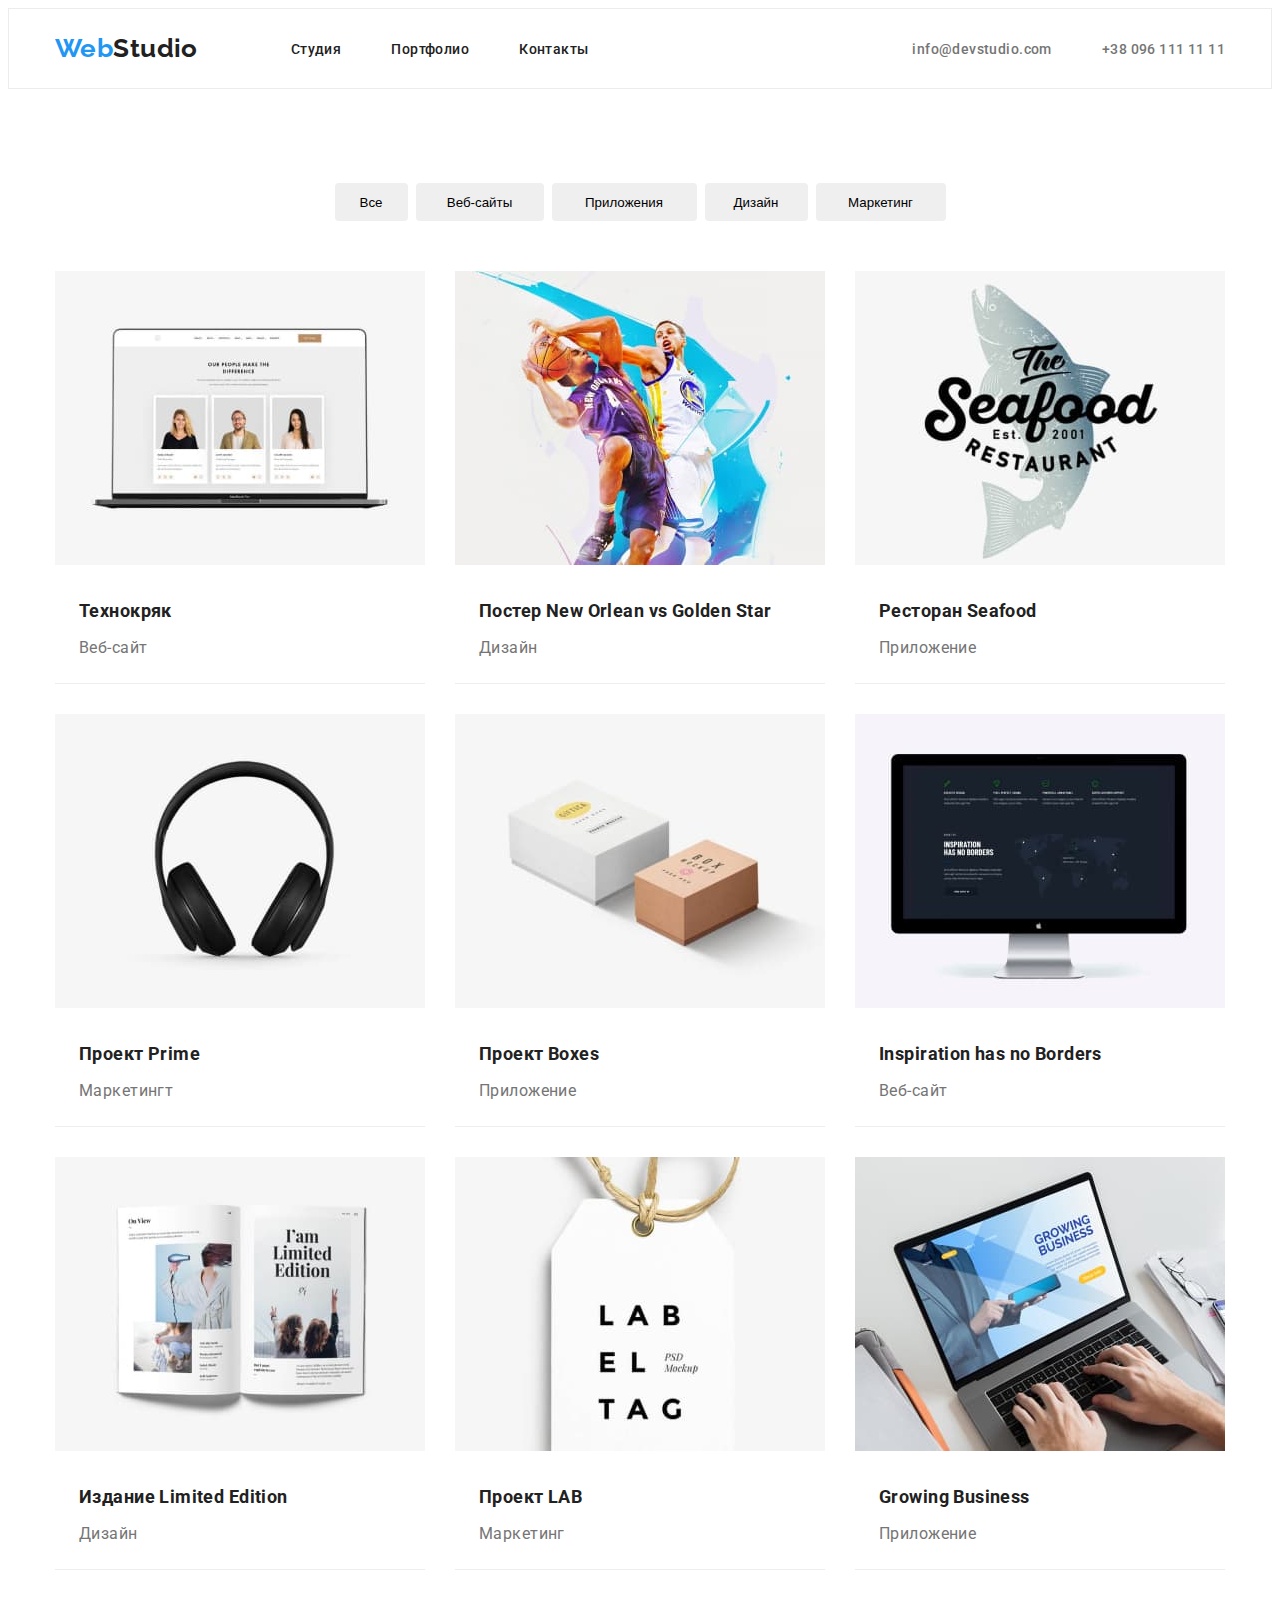
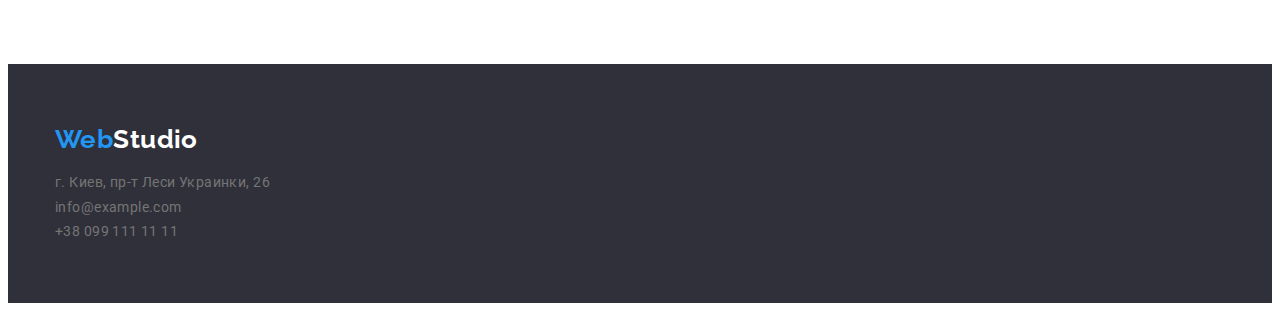
==== portfolio.html @ d32a6643 "social-link" ====
<!DOCTYPE html>
<html lang="ru">

<head>
    <meta charset="UTF-8">
    <meta http-equiv="X-UA-Compatible" content="IE=edge">
    <meta name="viewport" content="width=device-width, initial-scale=1.0">
    <title>portfolio</title>

    <link href="https://fonts.googleapis.com/css2?family=Raleway:wght@400;500;700&family=Roboto:wght@400;500;700&display=swap" rel="stylesheet">
    <link rel="stylesheet" href="https://cdnjs.cloudflare.com/ajax/libs/modern-normalize/1.1.0/modern-normalize.min.css"
        integrity="sha512-wpPYUAdjBVSE4KJnH1VR1HeZfpl1ub8YT/NKx4PuQ5NmX2tKuGu6U/JRp5y+Y8XG2tV+wKQpNHVUX03MfMFn9Q=="
        crossorigin="anonymous" referrerpolicy="no-referrer" />

    <link rel="stylesheet" href="css/style.css">
</head>

<body class="body"><body class="body">
    <!--Container-->

    <!--верхняя линия-->
    <header class="header">
        <div class="container header-container">

            <nav class="header-nav">
                <a href="index.html" class="web-studio-header" target="_blank">Web<span
                        class="heder-web">Studio</span></a>
                <ul class="drei-button">
                    <li class="drei-button-item"><a href="index.html" style="text-decoration: none;"><span
                                class="color-block-a">Студия</span></a></li>
                    <li class="drei-button-item"><a href="portfolio.html" style="text-decoration: none;"><span
                                class="color-block-a">Портфолио</span></a></li>
                    <li class="drei-button-item"><a href="Контакты" style="text-decoration: none;"><span
                                class="color-block-a">Контакты</span></a></li>
                </ul>
            </nav>

            <ul class="zwei-button">
                <li class="zwei-button-item"><a href="https://info@devstudio.com" style="text-decoration: none;"
                        target="_blank" rel=""><span class="color-block">info@devstudio.com</span></a></li>
                <li class="zwei-button-item"><a href="tel:+380961111111" style="text-decoration: none;"><span
                            class="color-block">+38 096 111 11 11</span></a></li>
            </ul>
        </div>

    </header>


    <main class="button-poster">
        <section class="section section-help button">
            <div class="container">
                <!--<h1>Portfolio</h1>-->
                <!--knopka-->

                <ul class="alle-button">
                    <li class="button-all"> <button class="button-a button-alle" type="button">Все</button></li>

                    <li class="button-all"><button class="button-b button-alle" type="button">Веб-сайты</button></li>

                    <li class="button-all"><button class="button-c button-alle" type="button">Приложения</button></li>

                    <li class="button-all"><button class="button-d button-alle" type="button">Дизайн</button></li>

                    <li class="button-all"><button class="button-e button-alle" type="button">Маркетинг</button></li>
                </ul>


                <ul class="poster">
                    <li class="poster-blank">
                        <a href="poster-ale" class="poster-foto technokryak" target="_blank"><img
                                src="img/Technokryak.jpg" alt="Technokryak" width="370" height="294">
                            <div class="poster-container">
                                <h2 class="poster-name">Технокряк</h2>
                                <p class="poster-text">Веб-сайт</p>
                            </div>
                        </a>
                    </li>

                    <li class="poster-blank">
                        <a href="poster-ale" class="poster-foto new-orleanvs" target="_blank"><img
                                src="img/NewOrleanvsGoldenStar.jpg" alt="New Orleanvs Golden Star" width="370"
                                height="294">
                            <div class="poster-container">
                                <h2 class="poster-name">Постер New Orlean vs Golden Star</h2>
                                <p class="poster-text">Дизайн</p>
                            </div>
                        </a>
                    </li>

                    <li class="poster-blank">
                        <a href="poster-ale" class="poster-foto seafood" target="_blank"><img src="img/Seafood.jpg"
                                alt="Seafood" width="370" height="294">
                            <div class="poster-container">
                                <h2 class="poster-name">Ресторан Seafood</h2>
                                <p class="poster-text">Приложение</p>
                            </div>
                        </a>
                    </li>

                    <li class="poster-blank">
                        <a href="prime" class="poster-foto prime" target="_blank"><img src="img/Prime.jpg" alt="Prime"
                                width="370" height="294">
                            <div class="poster-container">
                                <h2 class="poster-name">Проект Prime</h2>
                                <p class="poster-text">Маркетингт</p>
                            </div>
                        </a>
                    </li>

                    <li class="poster-blank">
                        <a href="poster-ale" class="poster-foto boxes" target="_blank"><img src="img/Boxes.jpg"
                                alt="Boxes" width="370" height="294">
                            <div class="poster-container">
                                <h2 class="poster-name">Проект Boxes</h2>
                                <p class="poster-text">Приложение</p>
                            </div>
                        </a>
                    </li>

                    <li class="poster-blank">
                        <a href="poster-ale" class="poster-foto borders" target="_blank"><img src="img/Borders.jpg"
                                alt="Borders" width="370" height="294">
                            <div class="poster-container">
                                <h2 class="poster-name">Inspiration has no Borders</h2>
                                <p class="poster-text">Веб-сайт</p>
                            </div>
                        </a>
                    </li>

                    <li class="poster-blank">
                        <a href="poster-ale" class="poster-foto limited" target="_blank"><img
                                src="img/LimitedEdition.jpg" alt="Limited Edition" width="370" height="294">
                            <div class="poster-container">
                                <h2 class="poster-name">Издание Limited Edition</h2>
                                <p class="poster-text">Дизайн</p>
                            </div>
                        </a>
                    </li>

                    <li class="poster-blank">
                        <a href="poster-ale" class="poster-foto lab" target="_blank"><img src="img/LAB.jpg" alt="LAB"
                                width="370" height="294">
                            <div class="poster-container">
                                <h2 class="poster-name">Проект LAB</h2>
                                <p class="poster-text">Маркетинг</p>
                            </div>
                        </a>
                    </li>

                    <li class="poster-blank">
                        <a href="poster-ale" class="poster-foto business" target="_blank"><img src="img/Business.jpg"
                                alt="Business" width="370" height="294">
                            <div class="poster-container">
                                <h2 class="poster-name">Growing Business</h2>
                                <p class="poster-text">Приложение</p>
                            </div>
                        </a>
                    </li>
                </ul>
            </div>

        </section>

    </main>

    <!--подвал-->
    <footer class="footer">
        <div class="container">

            <a href="index.html" class="web-studio-footer" target="_blank">Web<span
                    class="footer-studio">Studio</span></a>
            <address>
                <ul class="adress">
                    <li><a href="г.-Киев,-пр-т-Леси-Украинки,-26" class="footer-adress footer-a">г. Киев, пр-т Леси
                            Украинки, 26</a></li>
                    <li><a href="httpsinfom" class="footer-httpsinfom footer-a" target="_blank">info@example.com</a>
                    </li>
                    <li><a href="tel+38-099-111-11-11" class="footer-tel footer-a">+38 099 111 11 11</a></li>
                </ul>
            </address>
        </div>
    </footer>

</body>


</html>
---- css/style.css ----
/**основные цвета**/
:root {
  --brand-color-title: #212121;
  --brand-color-text: #757575;
  --brand-color-substrate: #2f303a;
  --brand-color-basic: #2196f3;
  --brand-color-name: #ffffff;
  --brand-color-line: #ececec;
  --brand-color-back: #f5f4fa;
  --brand-color-backgraund: rgba(47, 48, 58, 0.4);
  --brand-color-nummer: rgba(245, 244, 250, 1);
  --brand-color-link: #AFB1B8;


}
/**изменения цвета кнопки**/
.header .color-block:hover,
.header .color-block:focus,
.header .color-block-a:hover,
.header .color-block-a:focus {
  background-color: var(--brand-color-name);
  color: var(--brand-color-basic);
}
.button .button-alle:hover,
.button .button-alle:focus {
  background-color: var(--brand-color-basic);
  color: var(--brand-color-name);
  box-shadow: 0 2px 2px 0 var(--brand-color-text);
}
.adress .footer-a:hover,
.adress .footer-a:focus {
  color: var(--brand-color-name);
}
.poster .poster-blank:hover,
.poster .poster-blank:focus {
  display: flex;
  box-shadow: 0px 4px 4px 0px var(--brand-color-substrate);
}


* {
  box-sizing: border-box;
}
p,
h1,
h2,
h3,
h4,
h5,
h6 {
  margin: 0;
}
ul {
  margin: 0;
  padding: 0;
  list-style: none;
}
button {
  cursor: pointer;
}
body {
  font-family: Roboto;
  color: var(--brand-color-title);
  font-size: 14px;
  line-height: 1.72;
  background-color: var(--brand-color-name);
  letter-spacing: 0.03em;
  }

.section {
  padding-top: 94px;
  padding-bottom: 94px;
}

.section-help {
  padding-bottom: 0px;
}

.container {
  width: 1200px;
  padding-left: 15px;
  padding-right: 15px;
  margin-left: auto;
  margin-right: auto;
}
/**верхняя линия**/
.header {
  border: 1px solid var(--brand-color-line);
}
.header-container {
  margin: 0 auto;
  display: flex;
  align-items: center;
}
.web-studio-header {
  padding-top: 24px;
  padding-bottom: 25px;
  font-family: Raleway;
  font-size: 26px;
  line-height: 1.17;
  color: var(--brand-color-basic);
  font-weight: 700;
  text-decoration: none;
}
.web-studio-footer {
  font-family: Raleway;
  font-size: 26px;
  line-height: 1.17;
  color: var(--brand-color-basic);
  font-weight: 700;
  text-decoration: none;
}

.heder-web {
  color: var(--brand-color-title);
}
.footer-studio {
  color: var(--brand-color-name);
}
.color-block-a {
  color: var(--brand-color-title);
}
.color-block {
  color: var(--brand-color-text);
}

.header-nav {
  display: flex;
  align-items: center;
}
.drei-button {
  display: flex;
  margin-left: 93px;
}

.drei-button-item {
  font-weight: 500;
  line-height: 1.17;
  color: var(--brand-color-title);
  margin-right: 50px;
  padding-top: 10px;
  padding-bottom: 10px;
}

.zwei-button {
  display: flex;
  margin-left: auto;
  align-items: center;
}
.zwei-button-item {
  font-weight: 500;
  line-height: 1.17;
  color: var(--brand-color-text);
}
.zwei-button-item:not(:last-child) {
  margin-right: 50px;
}

/**index**/
/**шапка**/
.hero {
  /**background-color: var(--brand-color-back);**/
  background-image: /**linear-gradient rgba(47, 48, 58, 0.4), (47, 48, 58, 0.4),**/
  url("https://s3-alpha-sig.figma.com/img/1131/4362/dd953143a8a4d9f86ec8d71afc0e8103?Expires=1636329600&Signature=[base64]~dbz6S345eWlnvYDfO-z0D4hyC3bIG-Zzt5~eraSEaJ5JTGBDsLWFLikhWig7hu9oHMw7G0SNpxHgwoYNzEu24V2d3cBzWktVvF30cf3cbw__&Key-Pair-Id=APKAINTVSUGEWH5XD5UA");
  background-repeat: no-repeat;
  background-size: cover;
  background-position: center;
  background-color: var(--brand-color-substrate);
  padding-top: 200px;
  padding-bottom: 200px;
  text-align: center;
}

.effective {
  font-size: 44px;
  line-height: 1.36;
  color: var(--brand-color-name);
  font-weight: 900;
  margin-bottom: 30px;
  /**padding-left: 400px;**/
}
.to-order {
  background-color: var(--brand-color-basic);
  font-size: 16px;
  line-height: 1.82;
  color: var(--brand-color-name);
  font-weight: 700;
  cursor: pointer;
  border-radius: 4px;
  width: 200px;
  height: 50px;
}
/**особенности**/
.peculiaritiese {
  /**padding-left: 215px;**/
  display: flex;
  align-items: stretch;
  padding-top: 0px;
}
.block:not(:last-child) {
  margin-right: 30px;
}
.block-name {
  width: 270px;
  height: 16px;
  font-weight: 700;
  margin-bottom: 10px;
}
.block-text {
  width: 270px;
  height: 75px;
  font-weight: 400;
  color: var(--brand-color-text);
}
/**Чем мы занимаемся**/
.how-a {
  font-size: 36px;
  line-height: 1.17;
  font-weight: 700;
  text-align: center;
  margin-bottom: 50px;
}
.imgbox-a:not(:last-child) {
  padding-right: 30px;
}
.imgbox {
  /**padding: 15px;**/
  display: flex;
  justify-content: space-between;
}
/**Наша команда**/
.ourteam {
  background: var(--brand-color-back);
}
.our {
  font-size: 36px;
  line-height: 1.17;
  color: var(--brand-color-title);
  text-align: center;
  font-weight: 700;
  margin-bottom: 50px;
}
.fotogrupp {
  display: flex;
  justify-content: space-between;
  width: calc(100% - 30px);
}
.foto-a {
  box-shadow: 0 2px 1px 0 var(--brand-color-text);
  border-bottom-right-radius: 2px;
  border-bottom-left-radius: 2px;
}
.foto-a:not(:last-child) {
  margin-right: 30px;
}

.name-img {
  font-size: 16px;
  line-height: 1.2;
  color: var(--brand-color-title);
  font-weight: 500;
}
.name-specialitat {
  font-size: 16px;
  color: var(--brand-color-text);
  font-weight: 400;
  margin-top: 10px;
  margin-bottom: 16px;
}

.name-i-s {
  padding-top: 30px;
  padding-bottom: 30px;
  text-align: center;
}

/**portfolio**/
/**button**/
.button-poster {
  /height: 1360px;**/
  display: block;
  padding-bottom: 94px;
}
.button {
  font-size: 16px;
  line-height: 1.6;
  color: var(--brand-color-title);
  font-weight: 500;
}
.button-all {
  text-align: center;
}
.alle-button {
  display: flex;
  flex-direction: row;
  justify-content: center;
  margin-bottom: 50px;
}
.button-alle {
  border: none;
  cursor: pointer;
  border-radius: 4px;
}
.button-all:not(:last-child) {
  margin-right: 8px;
}

.button-a {
  height: 38px;
  width: 73px;
}
.button-b {
  height: 38px;
  width: 128px;
}
.button-c {
  height: 38px;
  width: 145px;
}
.button-d {
  height: 38px;
  width: 103px;
}
.button-e {
  height: 38px;
  width: 130px;
}
.poster {
  display: flex;
  flex-wrap: wrap;
}
.poster-container {
  padding-top: 20px;
  padding-bottom: 20px;
  padding-left: 24px;
}

.poster-blank {
  display: flex;
  border-bottom: 1px solid rgba(238, 238, 238, 1);
}
.poster-blank:not(:nth-child(3n)) {
  margin-right: 30px;
}
.poster-blank:not(:nth-last-child(-n + 3)) {
  margin-bottom: 30px;
}
.poster-foto {
  text-decoration: none;
}
.poster-name {
  font-size: 18px;
  line-height: 2;
  color: var(--brand-color-title);
  font-weight: 700;
  margin-bottom: 4px;
  /**cursor: pointer;**/
}
.poster-text {
  font-size: 16px;
  line-height: 1.9;
  color: var(--brand-color-text);
  font-weight: 400;
  }

/**подвал**/
.footer {
  background-color: var(--brand-color-substrate);
  font-weight: 400;
  /**width: 1600px;**/
  padding-top: 60px;
  padding-bottom: 60px;
  display: flex;
}
.adress-adress {
  color: var(--brand-color-name);
}
.adress {
  color: var(--brand-color-name);
  display: flex;
  flex-direction: column;
  padding-top: 15px;
}
.adress-item:not(:last-child) {
  margin-bottom: 9px;
}
.footer-a {
  font-style: normal;
  font-weight: 400;
  color: var(--brand-color-text);
  text-decoration: none;
}



/**social**/
.social-link:hover,
.social-link:focus {
  background-color: var(--brand-color-basic);
}
.social-link:hover, .social-icon,
.social-link:focus, .social-icon {
  fill: var(--brand-color-back)
}

.social-list {
  display: flex;
  justify-content: center;
}
.social-item {
  width: 44px;
  height: 44px;
  }
  .social-item:not(last-child) {
    margin-right: 10px;
  }
.social-icon {
  fill: var(--brand-color-substrate);
  }
.social-link {
  width: 100%;
  height: 100%;
  
  border-radius: 50%;
  display: flex;
  align-items: center;
  justify-content: center;
}
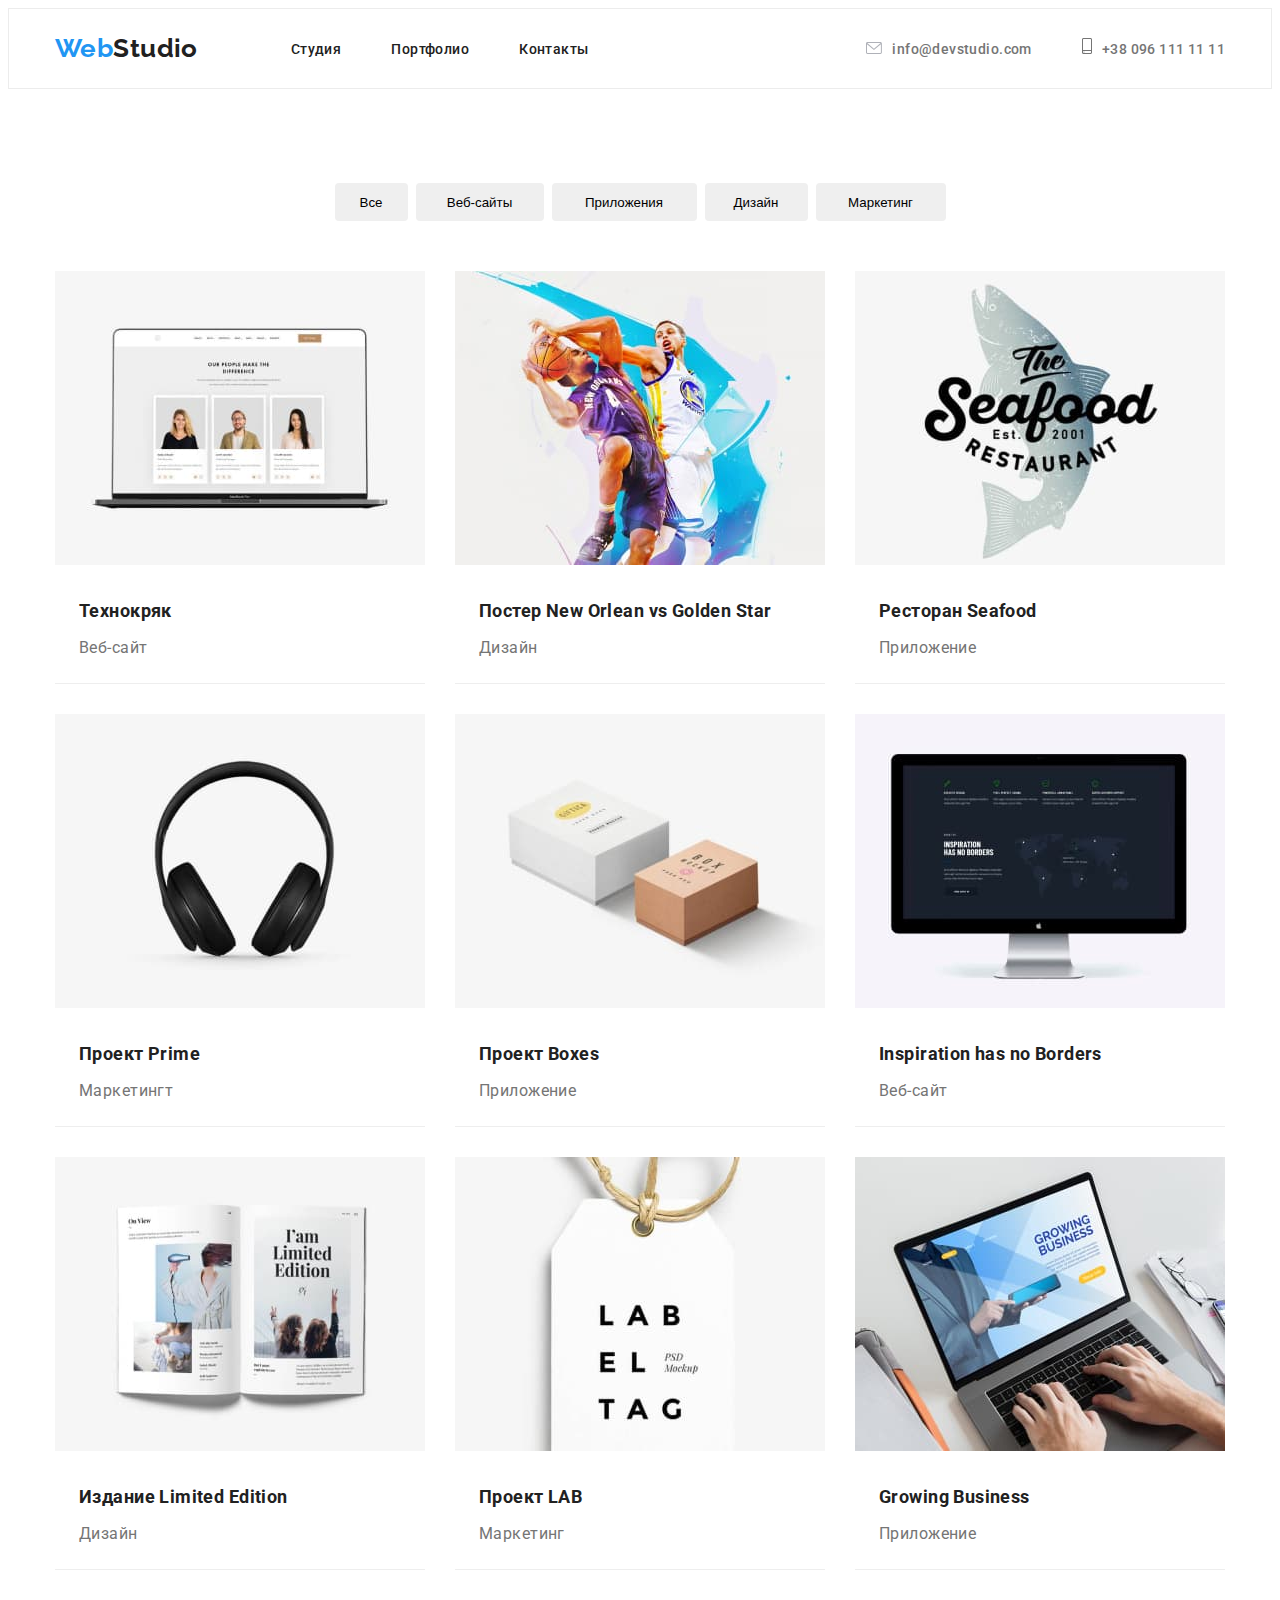
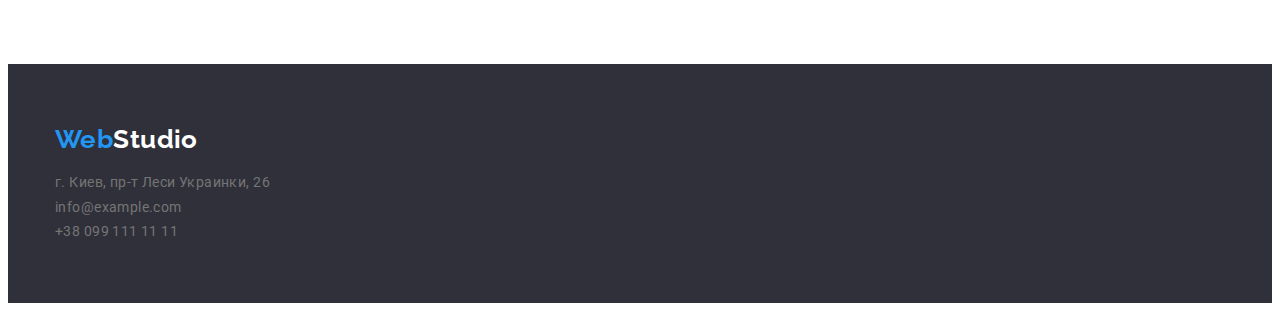
==== commit e463fc94: "qwqw" ====
--- a/portfolio.html
+++ b/portfolio.html
@@ -15,7 +15,7 @@
     <link rel="stylesheet" href="css/style.css">
 </head>
 
-<body class="body"><body class="body">
+<body class="body">
     <!--Container-->
 
     <!--верхняя линия-->
@@ -36,10 +36,32 @@
             </nav>
 
             <ul class="zwei-button">
-                <li class="zwei-button-item"><a href="https://info@devstudio.com" style="text-decoration: none;"
-                        target="_blank" rel=""><span class="color-block">info@devstudio.com</span></a></li>
-                <li class="zwei-button-item"><a href="tel:+380961111111" style="text-decoration: none;"><span
-                            class="color-block">+38 096 111 11 11</span></a></li>
+            
+                <li class="icon-header">
+                    <a href="" class="icon-header-linc">
+                        <svg class="icon-header-item" width="16" height="12">
+                            <use href="./img/icons.svg#icon-envelope-hover"></use>
+                        </svg>
+                    </a>
+                </li>
+            
+                <li class="zwei-button-item">
+                    <a href="https://info@devstudio.com" style="text-decoration: none;" target="_blank" rel=""><span
+                            class="color-block">info@devstudio.com</span></a>
+                </li>
+            
+                <li class="icon-header">
+                    <a href="" class="icon-header-linc">
+                        <svg class="icon-header-item" width="10" height="16">
+                            <use href="./img/icons.svg#icon-smartphone"></use>
+                        </svg>
+                    </a>
+                </li>
+            
+                <li class="zwei-button-item">
+                    <a href="tel:+380961111111" style="text-decoration: none;"><span class="color-block">+38 096 111 11
+                            11</span></a>
+                </li>
             </ul>
         </div>
 
--- a/css/style.css
+++ b/css/style.css
@@ -9,9 +9,7 @@
   --brand-color-back: #f5f4fa;
   --brand-color-backgraund: rgba(47, 48, 58, 0.4);
   --brand-color-nummer: rgba(245, 244, 250, 1);
-  --brand-color-link: #AFB1B8;
-
-
+  --brand-color-link: #afb1b8;
 }
 /**изменения цвета кнопки**/
 .header .color-block:hover,
@@ -36,7 +34,6 @@
   display: flex;
   box-shadow: 0px 4px 4px 0px var(--brand-color-substrate);
 }
-
 
 * {
   box-sizing: border-box;
@@ -65,7 +62,7 @@
   line-height: 1.72;
   background-color: var(--brand-color-name);
   letter-spacing: 0.03em;
-  }
+}
 
 .section {
   padding-top: 94px;
@@ -155,17 +152,33 @@
 .zwei-button-item:not(:last-child) {
   margin-right: 50px;
 }
+.icon-header .icon-header-linc:focus,
+.icon-header .icon-header-linc:hover {
+  background-color: var(--brand-color-name);
+  color: var(--brand-color-basic);
+}
+.icon-header {
+  margin-right: 10px;
+}
+
+.icon-header-linc {
+}
+
+.icon-header-item {
+  fill: var(--brand-color-back);
+}
 
 /**index**/
 /**шапка**/
 .hero {
-  /**background-color: var(--brand-color-back);**/
-  background-image: /**linear-gradient rgba(47, 48, 58, 0.4), (47, 48, 58, 0.4),**/
-  url("https://s3-alpha-sig.figma.com/img/1131/4362/dd953143a8a4d9f86ec8d71afc0e8103?Expires=1636329600&Signature=[base64]~dbz6S345eWlnvYDfO-z0D4hyC3bIG-Zzt5~eraSEaJ5JTGBDsLWFLikhWig7hu9oHMw7G0SNpxHgwoYNzEu24V2d3cBzWktVvF30cf3cbw__&Key-Pair-Id=APKAINTVSUGEWH5XD5UA");
+  background-color: rgba(196, 196, 196, 1);
+  background-image: url("https://s3-alpha-sig.figma.com/img/1131/4362/dd953143a8a4d9f86ec8d71afc0e8103?Expires=1636329600&Signature=[base64]~dbz6S345eWlnvYDfO-z0D4hyC3bIG-Zzt5~eraSEaJ5JTGBDsLWFLikhWig7hu9oHMw7G0SNpxHgwoYNzEu24V2d3cBzWktVvF30cf3cbw__&Key-Pair-Id=APKAINTVSUGEWH5XD5UA");
+  width: 1600px;
+  height: 600px;
   background-repeat: no-repeat;
   background-size: cover;
   background-position: center;
-  background-color: var(--brand-color-substrate);
+  /**background-color: var(--brand-color-substrate);**/
   padding-top: 200px;
   padding-bottom: 200px;
   text-align: center;
@@ -277,7 +290,6 @@
 /**portfolio**/
 /**button**/
 .button-poster {
-  /height: 1360px;**/
   display: block;
   padding-bottom: 94px;
 }
@@ -361,7 +373,7 @@
   line-height: 1.9;
   color: var(--brand-color-text);
   font-weight: 400;
-  }
+}
 
 /**подвал**/
 .footer {
@@ -391,38 +403,125 @@
   text-decoration: none;
 }
 
-
-
 /**social**/
 .social-link:hover,
 .social-link:focus {
   background-color: var(--brand-color-basic);
 }
-.social-link:hover, .social-icon,
-.social-link:focus, .social-icon {
-  fill: var(--brand-color-back)
-}
-
-.social-list {
+.social-link:hover,
+.social-icon,
+.social-link:focus,
+.social-icon {
+  color: var(--brand-color-back);
+}
+
+.manager-social {
   display: flex;
   justify-content: center;
 }
 .social-item {
   width: 44px;
   height: 44px;
-  }
-  .social-item:not(last-child) {
-    margin-right: 10px;
-  }
+}
+.social-item:not(last-child) {
+  margin-right: 10px;
+}
 .social-icon {
   fill: var(--brand-color-substrate);
-  }
+}
 .social-link {
   width: 100%;
   height: 100%;
-  
   border-radius: 50%;
   display: flex;
   align-items: center;
   justify-content: center;
 }
+
+.footer-social-link:hover,
+.footer-social-link:focus {
+  background-color: var(--brand-color-basic);
+}
+.footer-social {
+}
+
+.foter-join {
+  color: var(--brand-color-name);
+}
+.footer-social-list {
+  display: flex;
+  justify-content: center;
+}
+.footer-social-item {
+  background-color: ;
+  width: 44px;
+  height: 44px;
+}
+
+.footer-social-item:not(last-child) {
+  margin-right: 10px;
+}
+.footer-social-icon {
+  fill: var(--brand-color-name);
+}
+.footer-social-link {
+  background-color: var(--brand-color-title);
+  width: 100%;
+  height: 100%;
+  border-radius: 50%;
+  display: flex;
+  align-items: center;
+  justify-content: center;
+}
+
+.regular-customers {
+  font-size: 36px;
+  line-height: 1.17;
+  color: var(--brand-color-title);
+  text-align: center;
+  font-weight: 700;
+  margin-bottom: 50px;
+}
+
+.customers-social {
+  display: flex;
+  justify-content: center;
+}
+
+.customers-item {
+  width: 170px;
+  height: 92px;
+  border: 1px solid var(--brand-color-link);
+  border-radius: 4px;
+}
+.customers-link {
+}
+.customers-item:not(:last-child) {
+  margin-right: 30px;
+}
+.customers-icon {
+  margin-top: 16px;
+}
+.customers-icon:focus,
+.customers-icon:hover {
+  fill: var(--brand-color-basic);
+}
+.section .icon-item {
+  display: flex;
+  justify-content: center;
+}
+.peculiaritiese-item {
+  background-color: var(--brand-color-back);
+  width: 270px;
+  height: 120px;
+}
+.peculiaritiese-item:not(:last-child) {
+  margin-right: 30px;
+}
+.peculiaritiese-link {
+  display: flex;
+  align-items: center;
+  justify-content: center;
+}
+.peculiaritiese-icon {
+}
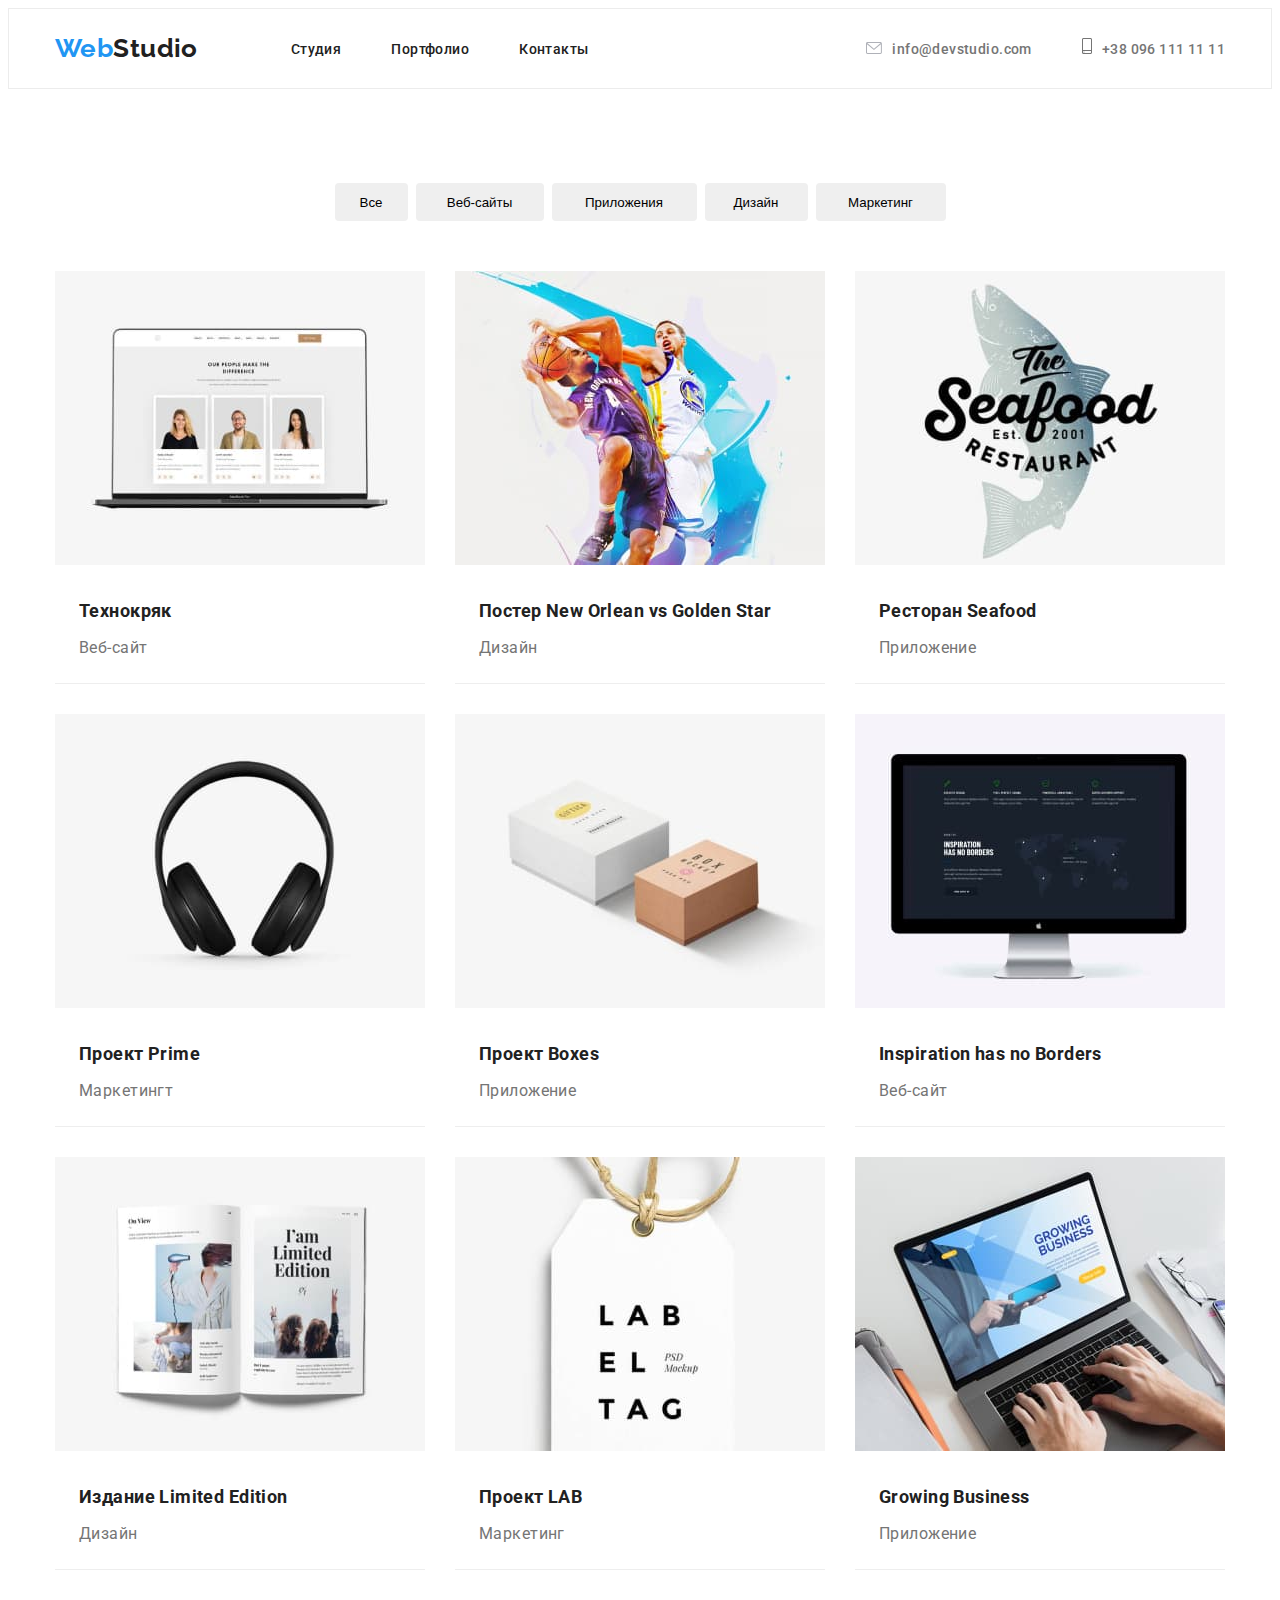
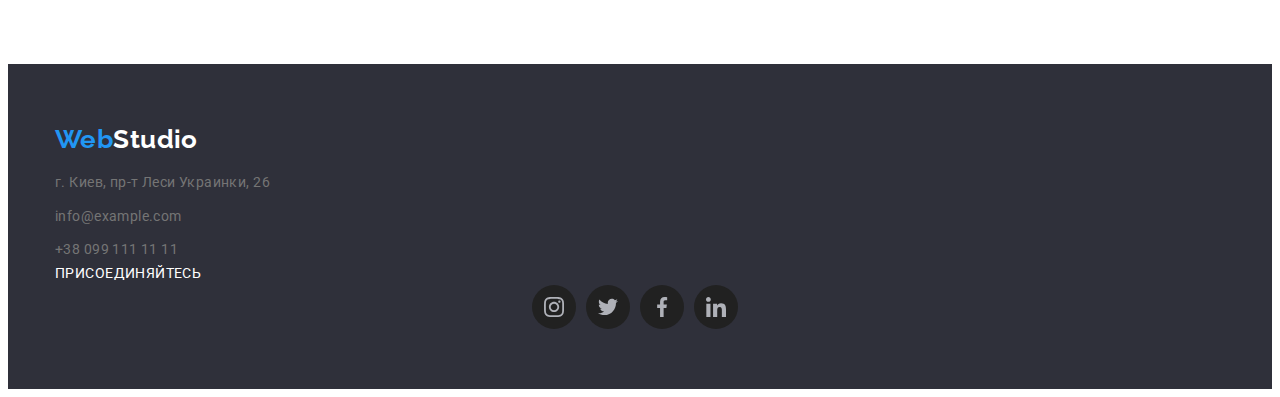
==== commit d2574ee2: "rew" ====
--- a/portfolio.html
+++ b/portfolio.html
@@ -188,19 +188,64 @@
     <!--подвал-->
     <footer class="footer">
         <div class="container">
-
-            <a href="index.html" class="web-studio-footer" target="_blank">Web<span
-                    class="footer-studio">Studio</span></a>
+    
+            <a href="index.html" class="web-studio-footer" target="_blank">Web<span class="footer-studio">Studio</span></a>
             <address>
                 <ul class="adress">
-                    <li><a href="г.-Киев,-пр-т-Леси-Украинки,-26" class="footer-adress footer-a">г. Киев, пр-т Леси
-                            Украинки, 26</a></li>
-                    <li><a href="httpsinfom" class="footer-httpsinfom footer-a" target="_blank">info@example.com</a>
-                    </li>
-                    <li><a href="tel+38-099-111-11-11" class="footer-tel footer-a">+38 099 111 11 11</a></li>
+                    <li class="adress-item"><a href="г.-Киев,-пр-т-Леси-Украинки,-26" class="footer-a">г. Киев, пр-т
+                            Леси Украинки, 26</a></li>
+                    <li class="adress-item"><a href="httpsinfom" class="footer-a" target="_blank">info@example.com</a>
+                    </li>
+                    <li class="adress-item"><a href="tel+38-099-111-11-11" class="footer-a">+38 099 111 11 11</a></li>
                 </ul>
             </address>
+    
+            <div class="footer-social">
+                <a class="foter-join">ПРИСОЕДИНЯЙТЕСЬ</a>
+    
+                <ul class="footer-social footer-list footer-social-list">
+    
+                    <li class="footer-social-item">
+                        <a href="" class="footer-social-link">
+                            <svg class="footer-social-icon" width="20" height="20">
+                                <use href="./img/icons.svg#icon-instagram"></use>
+                            </svg>
+                        </a>
+    
+                    </li>
+                    <li class="footer-social-item">
+                        <a href="" class="footer-social-link">
+                            <svg class="footer-social-icon" width="20" height="20">
+                                <use href="./img/icons.svg#icon-twitter"></use>
+                            </svg>
+                        </a>
+    
+                    </li>
+                    <li class="footer-social-item">
+                        <a href="" class="footer-social-link">
+                            <svg class="footer-social-icon" width="20" height="20">
+                                <use href="./img/icons.svg#icon-facebook"></use>
+                            </svg>
+                        </a>
+    
+                    </li>
+                    <li class="footer-social-item">
+                        <a href="" class="footer-social-link">
+                            <svg class="footer-social-icon" width="20" height="20">
+                                <use href="./img/icons.svg#icon-linkedin"></use>
+                            </svg>
+                        </a>
+    
+                    </li>
+                </ul>
+            </div>
+    
         </div>
+    
+    
+    
+    
+    
     </footer>
 
 </body>
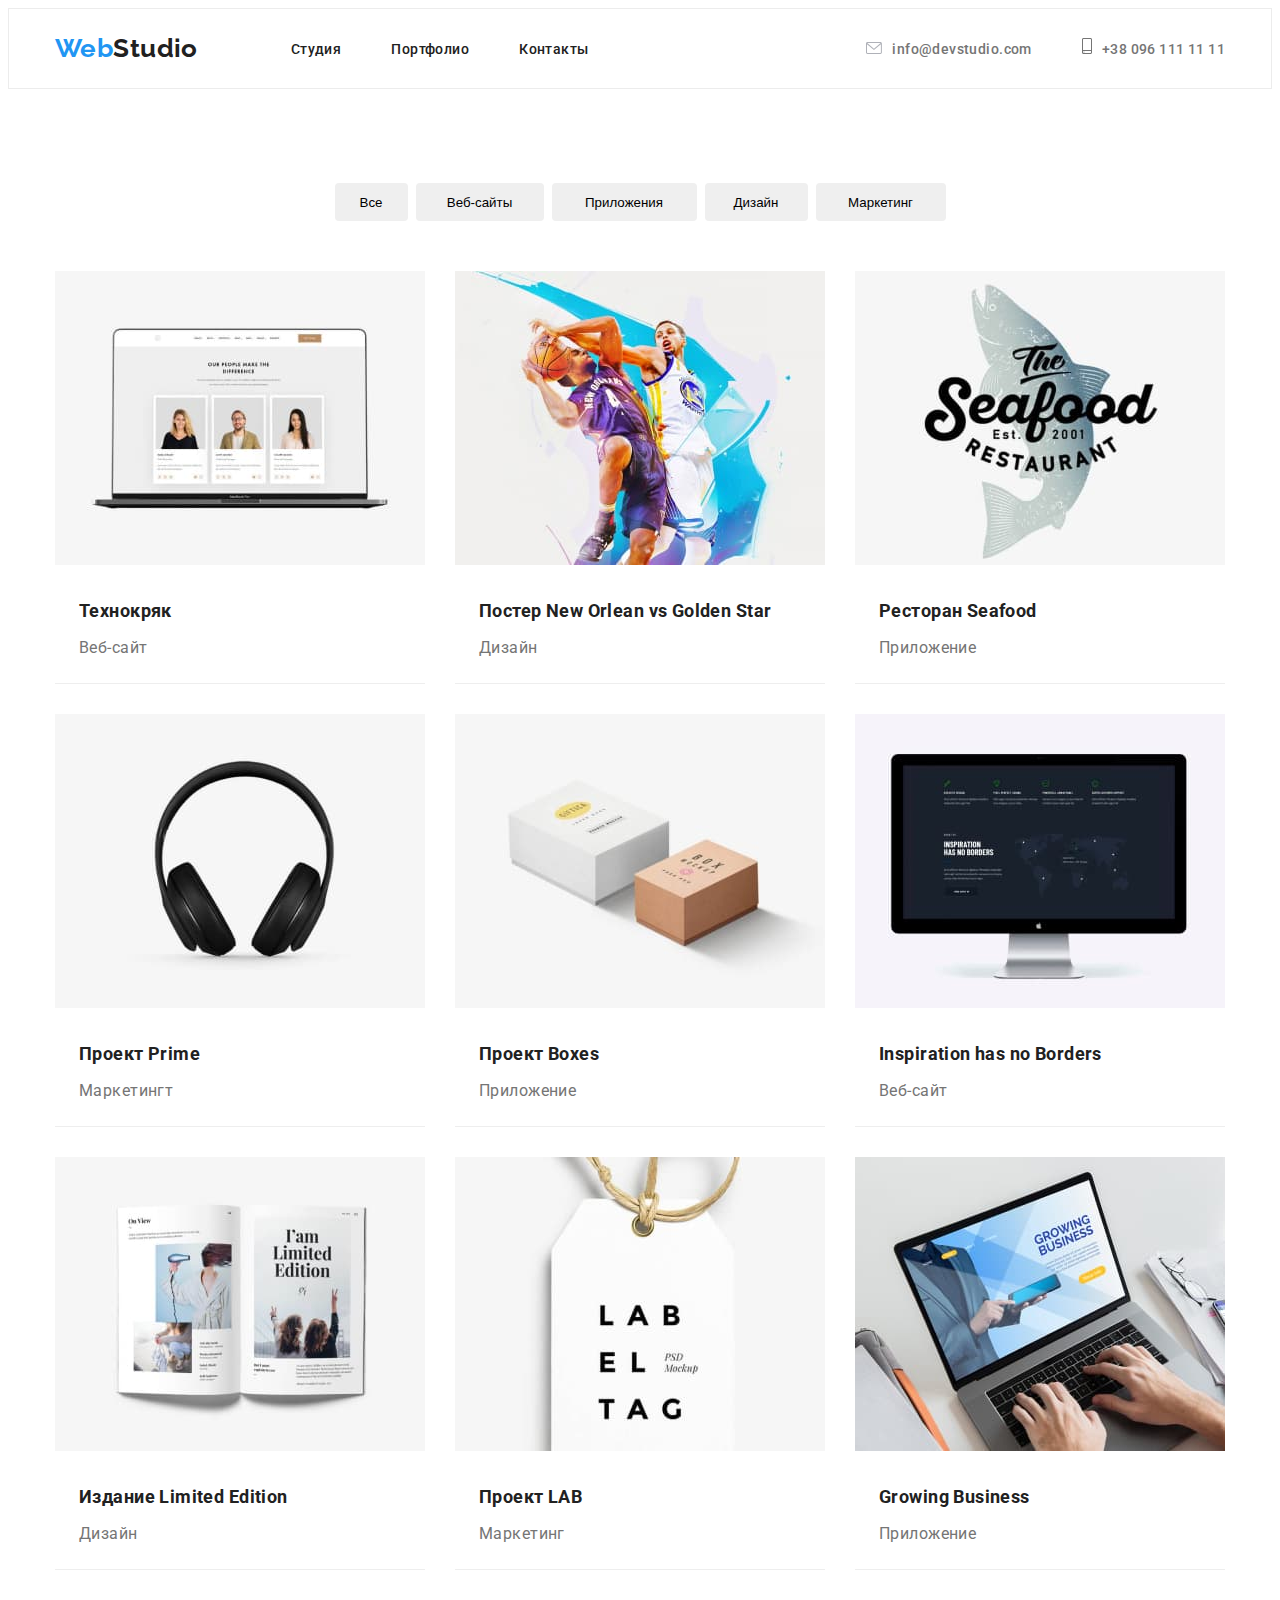
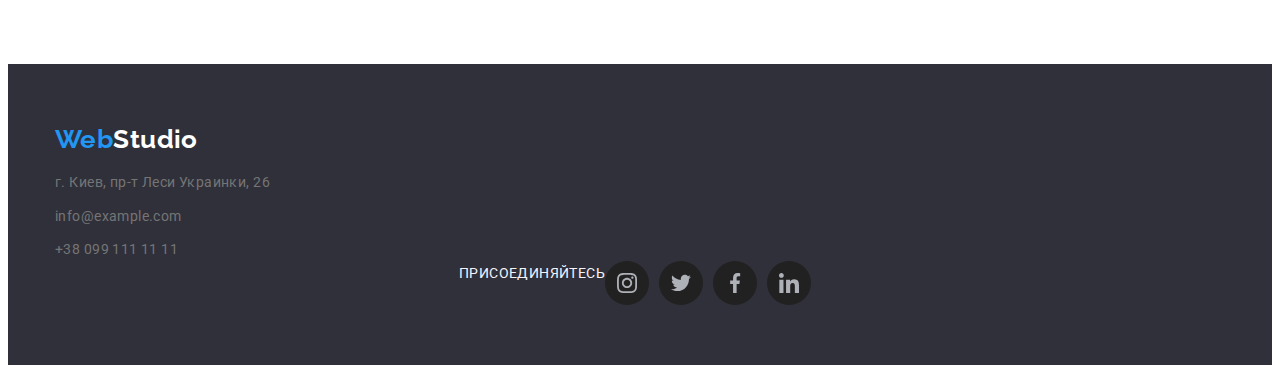
==== commit dc2c4204: "icon por" ====
--- a/portfolio.html
+++ b/portfolio.html
@@ -23,15 +23,11 @@
         <div class="container header-container">
 
             <nav class="header-nav">
-                <a href="index.html" class="web-studio-header" target="_blank">Web<span
-                        class="heder-web">Studio</span></a>
+                <a href="index.html" class="web-studio-header" target="_blank">Web<span class="heder-web">Studio</span></a>
                 <ul class="drei-button">
-                    <li class="drei-button-item"><a href="index.html" style="text-decoration: none;"><span
-                                class="color-block-a">Студия</span></a></li>
-                    <li class="drei-button-item"><a href="portfolio.html" style="text-decoration: none;"><span
-                                class="color-block-a">Портфолио</span></a></li>
-                    <li class="drei-button-item"><a href="Контакты" style="text-decoration: none;"><span
-                                class="color-block-a">Контакты</span></a></li>
+                    <li class="drei-button-item"><a href="index.html" style="text-decoration: none;"><span class="color-block-a">Студия</span></a></li>
+                    <li class="drei-button-item"><a href="portfolio.html" style="text-decoration: none;"><span class="color-block-a">Портфолио</span></a></li>
+                    <li class="drei-button-item"><a href="Контакты" style="text-decoration: none;"><span class="color-block-a">Контакты</span></a></li>
                 </ul>
             </nav>
 
@@ -46,8 +42,8 @@
                 </li>
             
                 <li class="zwei-button-item">
-                    <a href="https://info@devstudio.com" style="text-decoration: none;" target="_blank" rel=""><span
-                            class="color-block">info@devstudio.com</span></a>
+                    <a href="https://info@devstudio.com" style="text-decoration: none;" target="_blank" rel=""><span class="color-block">info@devstudio.com</span>
+                    </a>
                 </li>
             
                 <li class="icon-header">
@@ -59,8 +55,8 @@
                 </li>
             
                 <li class="zwei-button-item">
-                    <a href="tel:+380961111111" style="text-decoration: none;"><span class="color-block">+38 096 111 11
-                            11</span></a>
+                    <a href="tel:+380961111111" style="text-decoration: none;"><span class="color-block">+38 096 111 11 11</span>
+                    </a>
                 </li>
             </ul>
         </div>
@@ -89,8 +85,7 @@
 
                 <ul class="poster">
                     <li class="poster-blank">
-                        <a href="poster-ale" class="poster-foto technokryak" target="_blank"><img
-                                src="img/Technokryak.jpg" alt="Technokryak" width="370" height="294">
+                        <a href="poster-ale" class="poster-foto technokryak" target="_blank"><img src="img/Technokryak.jpg" alt="Technokryak" width="370" height="294">
                             <div class="poster-container">
                                 <h2 class="poster-name">Технокряк</h2>
                                 <p class="poster-text">Веб-сайт</p>
@@ -99,9 +94,7 @@
                     </li>
 
                     <li class="poster-blank">
-                        <a href="poster-ale" class="poster-foto new-orleanvs" target="_blank"><img
-                                src="img/NewOrleanvsGoldenStar.jpg" alt="New Orleanvs Golden Star" width="370"
-                                height="294">
+                        <a href="poster-ale" class="poster-foto new-orleanvs" target="_blank"><img src="img/NewOrleanvsGoldenStar.jpg" alt="New Orleanvs Golden Star" width="370" height="294">
                             <div class="poster-container">
                                 <h2 class="poster-name">Постер New Orlean vs Golden Star</h2>
                                 <p class="poster-text">Дизайн</p>
@@ -110,8 +103,7 @@
                     </li>
 
                     <li class="poster-blank">
-                        <a href="poster-ale" class="poster-foto seafood" target="_blank"><img src="img/Seafood.jpg"
-                                alt="Seafood" width="370" height="294">
+                        <a href="poster-ale" class="poster-foto seafood" target="_blank"><img src="img/Seafood.jpg" alt="Seafood" width="370" height="294">
                             <div class="poster-container">
                                 <h2 class="poster-name">Ресторан Seafood</h2>
                                 <p class="poster-text">Приложение</p>
@@ -120,8 +112,7 @@
                     </li>
 
                     <li class="poster-blank">
-                        <a href="prime" class="poster-foto prime" target="_blank"><img src="img/Prime.jpg" alt="Prime"
-                                width="370" height="294">
+                        <a href="prime" class="poster-foto prime" target="_blank"><img src="img/Prime.jpg" alt="Prime" width="370" height="294">
                             <div class="poster-container">
                                 <h2 class="poster-name">Проект Prime</h2>
                                 <p class="poster-text">Маркетингт</p>
@@ -130,8 +121,7 @@
                     </li>
 
                     <li class="poster-blank">
-                        <a href="poster-ale" class="poster-foto boxes" target="_blank"><img src="img/Boxes.jpg"
-                                alt="Boxes" width="370" height="294">
+                        <a href="poster-ale" class="poster-foto boxes" target="_blank"><img src="img/Boxes.jpg" alt="Boxes" width="370" height="294">
                             <div class="poster-container">
                                 <h2 class="poster-name">Проект Boxes</h2>
                                 <p class="poster-text">Приложение</p>
@@ -140,8 +130,7 @@
                     </li>
 
                     <li class="poster-blank">
-                        <a href="poster-ale" class="poster-foto borders" target="_blank"><img src="img/Borders.jpg"
-                                alt="Borders" width="370" height="294">
+                        <a href="poster-ale" class="poster-foto borders" target="_blank"><img src="img/Borders.jpg" alt="Borders" width="370" height="294">
                             <div class="poster-container">
                                 <h2 class="poster-name">Inspiration has no Borders</h2>
                                 <p class="poster-text">Веб-сайт</p>
@@ -150,8 +139,7 @@
                     </li>
 
                     <li class="poster-blank">
-                        <a href="poster-ale" class="poster-foto limited" target="_blank"><img
-                                src="img/LimitedEdition.jpg" alt="Limited Edition" width="370" height="294">
+                        <a href="poster-ale" class="poster-foto limited" target="_blank"><img src="img/LimitedEdition.jpg" alt="Limited Edition" width="370" height="294">
                             <div class="poster-container">
                                 <h2 class="poster-name">Издание Limited Edition</h2>
                                 <p class="poster-text">Дизайн</p>
@@ -160,8 +148,7 @@
                     </li>
 
                     <li class="poster-blank">
-                        <a href="poster-ale" class="poster-foto lab" target="_blank"><img src="img/LAB.jpg" alt="LAB"
-                                width="370" height="294">
+                        <a href="poster-ale" class="poster-foto lab" target="_blank"><img src="img/LAB.jpg" alt="LAB" width="370" height="294">
                             <div class="poster-container">
                                 <h2 class="poster-name">Проект LAB</h2>
                                 <p class="poster-text">Маркетинг</p>
@@ -170,8 +157,7 @@
                     </li>
 
                     <li class="poster-blank">
-                        <a href="poster-ale" class="poster-foto business" target="_blank"><img src="img/Business.jpg"
-                                alt="Business" width="370" height="294">
+                        <a href="poster-ale" class="poster-foto business" target="_blank"><img src="img/Business.jpg" alt="Business" width="370" height="294">
                             <div class="poster-container">
                                 <h2 class="poster-name">Growing Business</h2>
                                 <p class="poster-text">Приложение</p>
@@ -201,36 +187,35 @@
             </address>
     
             <div class="footer-social">
-                <a class="foter-join">ПРИСОЕДИНЯЙТЕСЬ</a>
-    
-                <ul class="footer-social footer-list footer-social-list">
-    
-                    <li class="footer-social-item">
-                        <a href="" class="footer-social-link">
+                   
+                <ul class="list footer-social-list">
+                    <li class=""><a class="foter-join">ПРИСОЕДИНЯЙТЕСЬ</a></li>
+                    <li class="social-item footer-social-item">
+                        <a href="" class="social-link footer-social-link">
                             <svg class="footer-social-icon" width="20" height="20">
                                 <use href="./img/icons.svg#icon-instagram"></use>
                             </svg>
                         </a>
     
                     </li>
-                    <li class="footer-social-item">
-                        <a href="" class="footer-social-link">
+                    <li class="social-item footer-social-item">
+                        <a href="" class="social-link footer-social-link">
                             <svg class="footer-social-icon" width="20" height="20">
                                 <use href="./img/icons.svg#icon-twitter"></use>
                             </svg>
                         </a>
     
                     </li>
-                    <li class="footer-social-item">
-                        <a href="" class="footer-social-link">
+                    <li class="social-item footer-social-item">
+                        <a href="" class="social-link footer-social-link">
                             <svg class="footer-social-icon" width="20" height="20">
                                 <use href="./img/icons.svg#icon-facebook"></use>
                             </svg>
                         </a>
     
                     </li>
-                    <li class="footer-social-item">
-                        <a href="" class="footer-social-link">
+                    <li class="social-item footer-social-item">
+                        <a href="" class="social-link footer-social-link">
                             <svg class="footer-social-icon" width="20" height="20">
                                 <use href="./img/icons.svg#icon-linkedin"></use>
                             </svg>
--- a/css/style.css
+++ b/css/style.css
@@ -155,7 +155,7 @@
 .icon-header .icon-header-linc:focus,
 .icon-header .icon-header-linc:hover {
   background-color: var(--brand-color-name);
-  color: var(--brand-color-basic);
+  fill: var(--brand-color-basic);
 }
 .icon-header {
   margin-right: 10px;
@@ -171,7 +171,7 @@
 /**index**/
 /**шапка**/
 .hero {
-  background-color: rgba(196, 196, 196, 1);
+  background-color: rgba#C4C4C4;
   background-image: url("https://s3-alpha-sig.figma.com/img/1131/4362/dd953143a8a4d9f86ec8d71afc0e8103?Expires=1636329600&Signature=[base64]~dbz6S345eWlnvYDfO-z0D4hyC3bIG-Zzt5~eraSEaJ5JTGBDsLWFLikhWig7hu9oHMw7G0SNpxHgwoYNzEu24V2d3cBzWktVvF30cf3cbw__&Key-Pair-Id=APKAINTVSUGEWH5XD5UA");
   width: 1600px;
   height: 600px;
@@ -408,17 +408,16 @@
 .social-link:focus {
   background-color: var(--brand-color-basic);
 }
-.social-link:hover,
-.social-icon,
-.social-link:focus,
-.social-icon {
-  color: var(--brand-color-back);
-}
-
-.manager-social {
+.social-icon:hover,
+.social-icon:focus {
+  fill: var(--brand-color-back);
+}
+
+.list {
   display: flex;
   justify-content: center;
 }
+
 .social-item {
   width: 44px;
   height: 44px;
@@ -438,42 +437,39 @@
   justify-content: center;
 }
 
-.footer-social-link:hover,
-.footer-social-link:focus {
+/**foter social**/
+.container .footer-social-link:hover,
+.container .footer-social-link:focus {
   background-color: var(--brand-color-basic);
 }
 .footer-social {
 }
 
-.foter-join {
-  color: var(--brand-color-name);
-}
-.footer-social-list {
-  display: flex;
-  justify-content: center;
-}
-.footer-social-item {
-  background-color: ;
-  width: 44px;
-  height: 44px;
-}
-
-.footer-social-item:not(last-child) {
-  margin-right: 10px;
-}
+.footer-social {
+  align-items: center;
+  color: var(--brand-color-back);
+}
+
 .footer-social-icon {
   fill: var(--brand-color-name);
 }
+
+.footer-social-link .footer-social-icon:hover,
+.footer-social-link .footer-social-icon:focus {
+  fill: violet;
+}
+
 .footer-social-link {
   background-color: var(--brand-color-title);
-  width: 100%;
+  /**width: 100%;
   height: 100%;
   border-radius: 50%;
   display: flex;
   align-items: center;
-  justify-content: center;
-}
-
+  justify-content: center;**/
+}
+
+/**customers**/
 .regular-customers {
   font-size: 36px;
   line-height: 1.17;
@@ -496,17 +492,19 @@
 }
 .customers-link {
 }
+
 .customers-item:not(:last-child) {
   margin-right: 30px;
 }
 .customers-icon {
   margin-top: 16px;
 }
-.customers-icon:focus,
-.customers-icon:hover {
+.customers-icon:hover,
+.customers-icon:focus {
   fill: var(--brand-color-basic);
 }
-.section .icon-item {
+
+.icon-item {
   display: flex;
   justify-content: center;
 }
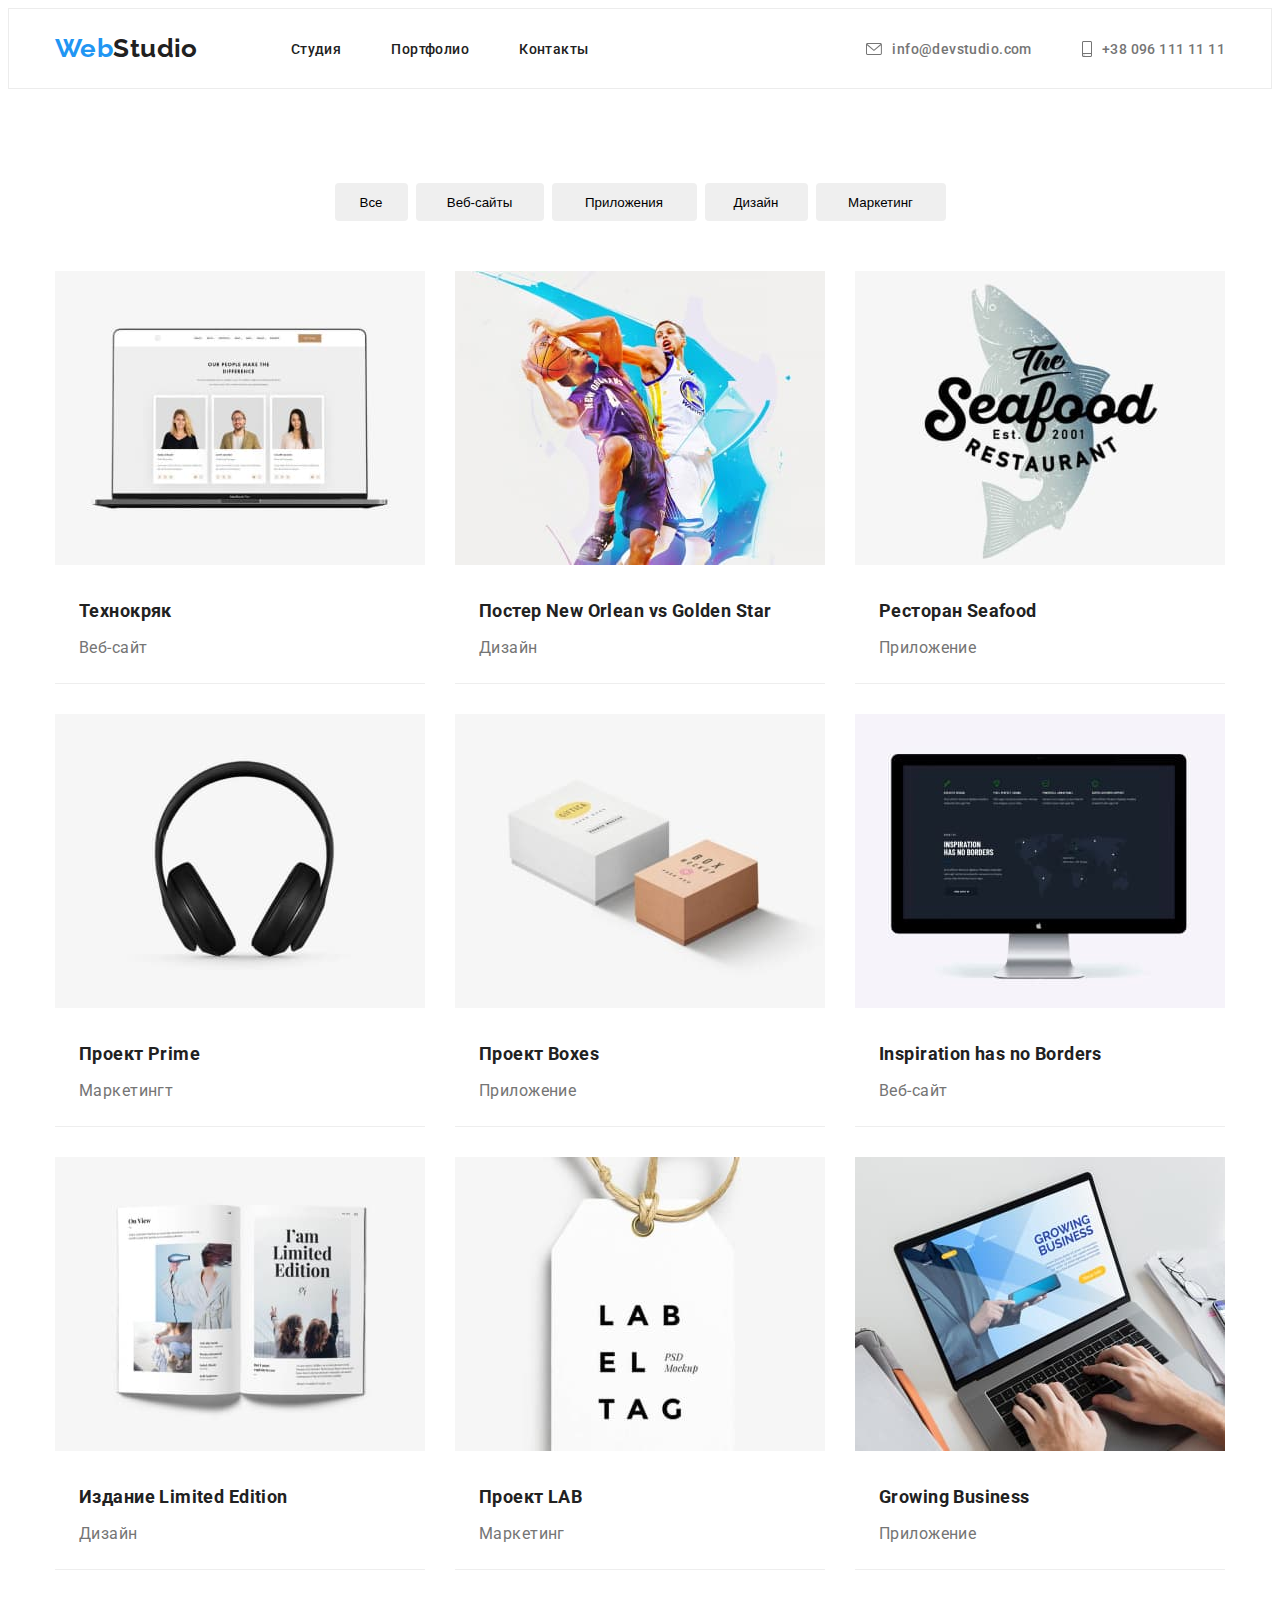
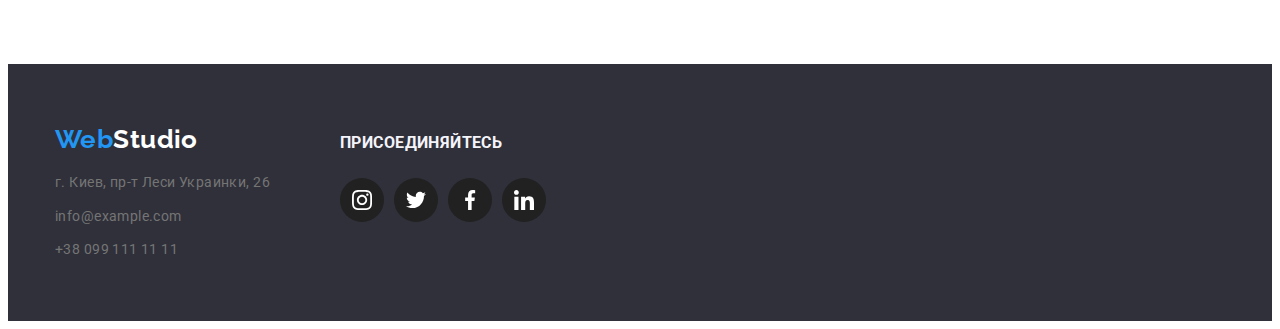
==== commit aa5bcfa5: "Виправлення" ====
--- a/portfolio.html
+++ b/portfolio.html
@@ -173,23 +173,26 @@
 
     <!--подвал-->
     <footer class="footer">
-        <div class="container">
-    
-            <a href="index.html" class="web-studio-footer" target="_blank">Web<span class="footer-studio">Studio</span></a>
-            <address>
-                <ul class="adress">
-                    <li class="adress-item"><a href="г.-Киев,-пр-т-Леси-Украинки,-26" class="footer-a">г. Киев, пр-т
-                            Леси Украинки, 26</a></li>
-                    <li class="adress-item"><a href="httpsinfom" class="footer-a" target="_blank">info@example.com</a>
-                    </li>
-                    <li class="adress-item"><a href="tel+38-099-111-11-11" class="footer-a">+38 099 111 11 11</a></li>
-                </ul>
-            </address>
+        <div class="container footer-alle">
+            <div>
+    
+                <a href="index.html" class="web-studio-footer" target="_blank">Web<span
+                        class="footer-studio">Studio</span></a>
+                <address>
+                    <ul class="adress">
+                        <li class="adress-item"><a href="г.-Киев,-пр-т-Леси-Украинки,-26" class="footer-a">г. Киев, пр-т Леси Украинки, 26</a></li>
+                        <li class="adress-item"><a href="httpsinfom" class="footer-a" target="_blank">info@example.com</a></li>
+                        <li class="adress-item"><a href="tel+38-099-111-11-11" class="footer-a">+38 099 111 11 11</a></li>
+                    </ul>
+                </address>
+            </div>
     
             <div class="footer-social">
-                   
+    
+                <h3 class="foter-join">ПРИСОЕДИНЯЙТЕСЬ</h3>
+    
                 <ul class="list footer-social-list">
-                    <li class=""><a class="foter-join">ПРИСОЕДИНЯЙТЕСЬ</a></li>
+    
                     <li class="social-item footer-social-item">
                         <a href="" class="social-link footer-social-link">
                             <svg class="footer-social-icon" width="20" height="20">
@@ -228,9 +231,6 @@
         </div>
     
     
-    
-    
-    
     </footer>
 
 </body>
--- a/css/style.css
+++ b/css/style.css
@@ -10,6 +10,8 @@
   --brand-color-backgraund: rgba(47, 48, 58, 0.4);
   --brand-color-nummer: rgba(245, 244, 250, 1);
   --brand-color-link: #afb1b8;
+  --brand-color-recht: rgba(238, 238, 238, 1);
+  --brand-color-schadow: #e5e5e5;
 }
 /**изменения цвета кнопки**/
 .header .color-block:hover,
@@ -23,7 +25,7 @@
 .button .button-alle:focus {
   background-color: var(--brand-color-basic);
   color: var(--brand-color-name);
-  box-shadow: 0 2px 2px 0 var(--brand-color-text);
+  box-shadow: 0 2px 2px 0 var(--brand-color-link);
 }
 .adress .footer-a:hover,
 .adress .footer-a:focus {
@@ -32,7 +34,7 @@
 .poster .poster-blank:hover,
 .poster .poster-blank:focus {
   display: flex;
-  box-shadow: 0px 4px 4px 0px var(--brand-color-substrate);
+  box-shadow: 1px 4px 6px 0px var(--brand-color-text);
 }
 
 * {
@@ -152,11 +154,12 @@
 .zwei-button-item:not(:last-child) {
   margin-right: 50px;
 }
-.icon-header .icon-header-linc:focus,
-.icon-header .icon-header-linc:hover {
+.icon-header .icon-header-item:focus,
+.icon-header .icon-header-item:hover {
   background-color: var(--brand-color-name);
   fill: var(--brand-color-basic);
 }
+
 .icon-header {
   margin-right: 10px;
 }
@@ -165,16 +168,23 @@
 }
 
 .icon-header-item {
-  fill: var(--brand-color-back);
+  display: flex;
+  align-self: center;
+  fill: var(--brand-color-text);
 }
 
 /**index**/
 /**шапка**/
 .hero {
-  background-color: rgba#C4C4C4;
-  background-image: url("https://s3-alpha-sig.figma.com/img/1131/4362/dd953143a8a4d9f86ec8d71afc0e8103?Expires=1636329600&Signature=[base64]~dbz6S345eWlnvYDfO-z0D4hyC3bIG-Zzt5~eraSEaJ5JTGBDsLWFLikhWig7hu9oHMw7G0SNpxHgwoYNzEu24V2d3cBzWktVvF30cf3cbw__&Key-Pair-Id=APKAINTVSUGEWH5XD5UA");
-  width: 1600px;
+  max-width: 1600px;
   height: 600px;
+  background-color: rgba(196, 196, 196, 0.1);
+  background-image: linear-gradient(
+      to right,
+      rgba(47, 48, 58, 0.4),
+      rgba(47, 48, 58, 0.4)
+    ),
+    url("https://s3-alpha-sig.figma.com/img/1131/4362/dd953143a8a4d9f86ec8d71afc0e8103?Expires=1636329600&Signature=[base64]~dbz6S345eWlnvYDfO-z0D4hyC3bIG-Zzt5~eraSEaJ5JTGBDsLWFLikhWig7hu9oHMw7G0SNpxHgwoYNzEu24V2d3cBzWktVvF30cf3cbw__&Key-Pair-Id=APKAINTVSUGEWH5XD5UA");
   background-repeat: no-repeat;
   background-size: cover;
   background-position: center;
@@ -349,7 +359,7 @@
 
 .poster-blank {
   display: flex;
-  border-bottom: 1px solid rgba(238, 238, 238, 1);
+  border-bottom: 1px solid var(--brand-color-recht);
 }
 .poster-blank:not(:nth-child(3n)) {
   margin-right: 30px;
@@ -408,8 +418,8 @@
 .social-link:focus {
   background-color: var(--brand-color-basic);
 }
-.social-icon:hover,
-.social-icon:focus {
+.social-link:hover .social-icon,
+.social-link:focus .social-icon {
   fill: var(--brand-color-back);
 }
 
@@ -421,12 +431,13 @@
 .social-item {
   width: 44px;
   height: 44px;
+  fill: var(--brand-color-back);
 }
 .social-item:not(last-child) {
   margin-right: 10px;
 }
 .social-icon {
-  fill: var(--brand-color-substrate);
+  fill: var(--brand-color-link);
 }
 .social-link {
   width: 100%;
@@ -435,38 +446,57 @@
   display: flex;
   align-items: center;
   justify-content: center;
+  background-color: var(--brand-color-back);
 }
 
 /**foter social**/
-.container .footer-social-link:hover,
-.container .footer-social-link:focus {
-  background-color: var(--brand-color-basic);
-}
+.footer-alle {
+  display: flex;
+  align-items: baseline;
+}
+
 .footer-social {
-}
-
-.footer-social {
-  align-items: center;
+  /**display: flex;
+  /**align-items: center;**/
   color: var(--brand-color-back);
+  display: block;
+  /**align-items: center;
+  justify-content: center;**/
+  /**margin-left: 70px;
+  margin-top: 75px;**/
 }
 
 .footer-social-icon {
   fill: var(--brand-color-name);
 }
 
-.footer-social-link .footer-social-icon:hover,
-.footer-social-link .footer-social-icon:focus {
-  fill: violet;
-}
-
+.footer-join {
+  margin-bottom: 20px;
+  padding-top: 0px;
+  /**justify-content: center;
+  align-items: center;**/
+}
+
+.footer-social {
+  margin-left: 70px;
+}
+.footer-social-name {
+  /**display: flex;**/
+}
+
+.footer-social-list {
+  display: flex;
+  align-items: center;
+  justify-content: center;
+  margin-top: 20px;
+}
+
+.footer-social-icon:hover,
+.footer-social-icon:focus {
+  fill: var(--brand-color-name);
+}
 .footer-social-link {
   background-color: var(--brand-color-title);
-  /**width: 100%;
-  height: 100%;
-  border-radius: 50%;
-  display: flex;
-  align-items: center;
-  justify-content: center;**/
 }
 
 /**customers**/
@@ -478,30 +508,35 @@
   font-weight: 700;
   margin-bottom: 50px;
 }
-
 .customers-social {
   display: flex;
   justify-content: center;
 }
-
 .customers-item {
   width: 170px;
   height: 92px;
   border: 1px solid var(--brand-color-link);
   border-radius: 4px;
 }
-.customers-link {
-}
-
 .customers-item:not(:last-child) {
   margin-right: 30px;
 }
 .customers-icon {
+  fill: var(--brand-color-link);
   margin-top: 16px;
 }
-.customers-icon:hover,
-.customers-icon:focus {
+.customers-item:hover,
+.customers-item:focus {
   fill: var(--brand-color-basic);
+}
+.customers-item:hover .customers-icon,
+.customers-item:focus .customers-icon {
+  fill: var(--brand-color-basic);
+}
+.customers-social .customers-item:hover,
+.customers-social .customers-item:focus {
+  display: flex;
+  border: 2px solid var(--brand-color-basic);
 }
 
 .icon-item {
@@ -512,6 +547,9 @@
   background-color: var(--brand-color-back);
   width: 270px;
   height: 120px;
+  display: flex;
+  align-items: center;
+  justify-content: center;
 }
 .peculiaritiese-item:not(:last-child) {
   margin-right: 30px;
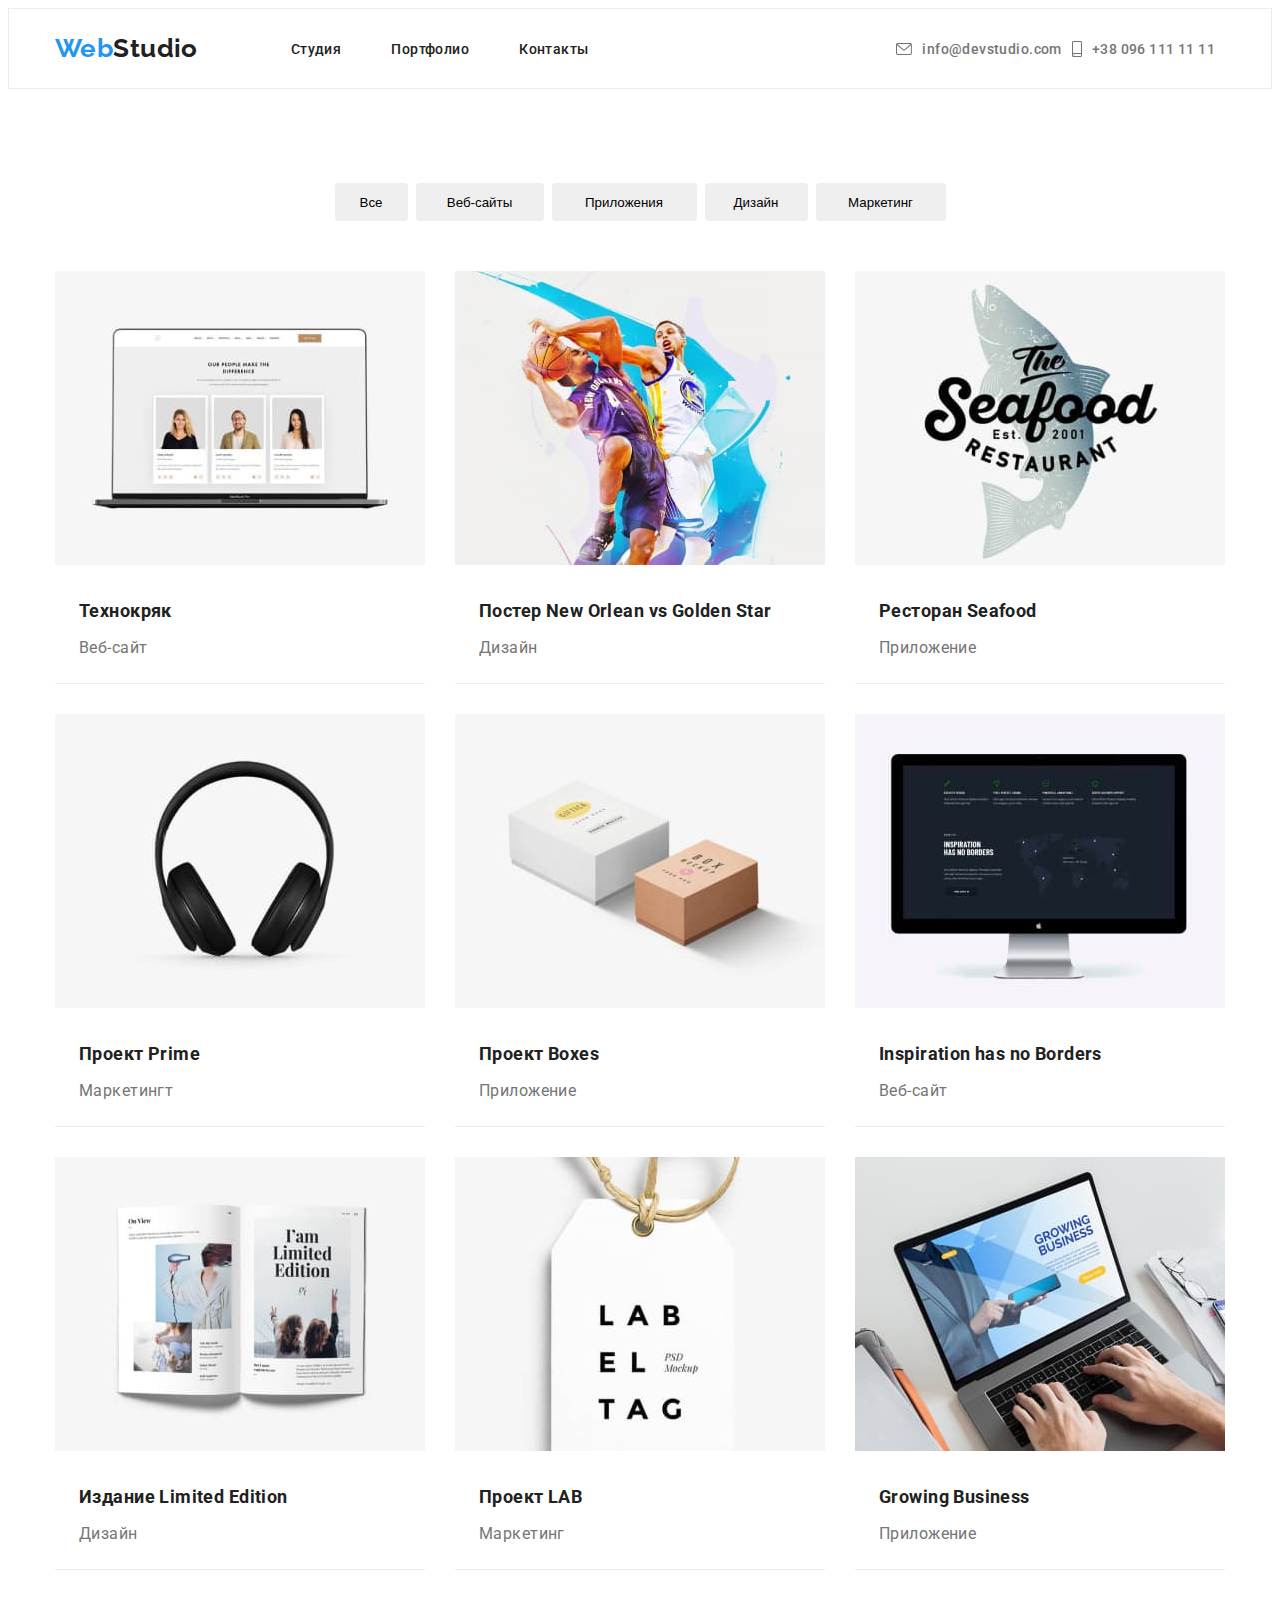
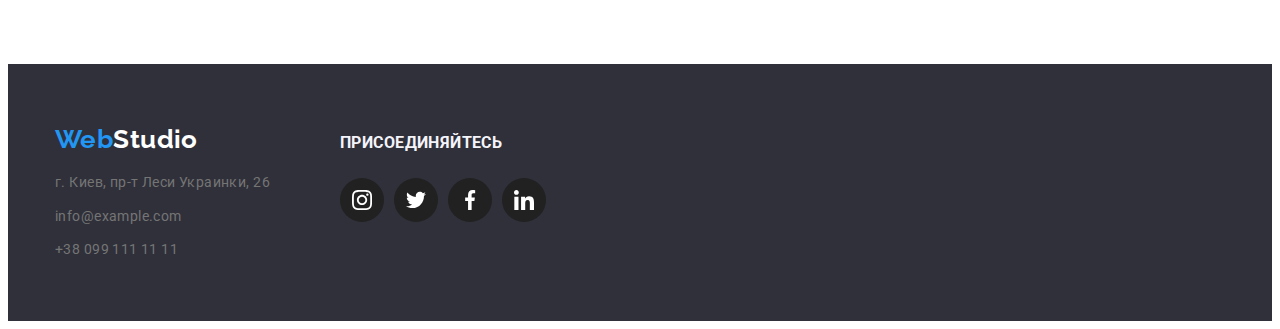
==== commit b32396f8: "ДЗ 4 изме6нения почти конец" ====
--- a/portfolio.html
+++ b/portfolio.html
@@ -34,29 +34,28 @@
             <ul class="zwei-button">
             
                 <li class="icon-header">
-                    <a href="" class="icon-header-linc">
+                    <a href="https://info@devstudio.com" class="icon-header-linc" style="text-decoration: none;" target="_blank"
+                        rel="">
                         <svg class="icon-header-item" width="16" height="12">
                             <use href="./img/icons.svg#icon-envelope-hover"></use>
                         </svg>
                     </a>
+            
+                    <a href="https://info@devstudio.com" style="text-decoration: none;" target="_blank" rel=""><span
+                            class="zwei-button-item color-block">info@devstudio.com</span></a>
                 </li>
             
-                <li class="zwei-button-item">
-                    <a href="https://info@devstudio.com" style="text-decoration: none;" target="_blank" rel=""><span class="color-block">info@devstudio.com</span>
-                    </a>
-                </li>
+            
             
                 <li class="icon-header">
-                    <a href="" class="icon-header-linc">
+                    <a href="tel:+380961111111" class="icon-header-linc">
                         <svg class="icon-header-item" width="10" height="16">
                             <use href="./img/icons.svg#icon-smartphone"></use>
                         </svg>
                     </a>
-                </li>
-            
-                <li class="zwei-button-item">
-                    <a href="tel:+380961111111" style="text-decoration: none;"><span class="color-block">+38 096 111 11 11</span>
-                    </a>
+            
+                    <a href="tel:+380961111111" style="text-decoration: none;"><span class="zwei-button-item color-block">+38 096
+                            111 11 11</span></a>
                 </li>
             </ul>
         </div>
--- a/css/style.css
+++ b/css/style.css
@@ -33,8 +33,10 @@
 }
 .poster .poster-blank:hover,
 .poster .poster-blank:focus {
-  display: flex;
-  box-shadow: 1px 4px 6px 0px var(--brand-color-text);
+  /**display: flex;**/
+  box-shadow: 0px 1px 1px rgba(0, 0, 0, 0.12), 0px 4px 4px rgba(0, 0, 0, 0.06),
+    1px 4px 6px rgba(0, 0, 0, 0.16);
+  /**1px 4px 6px 0px var(--brand-color-text)**/
 }
 
 * {
@@ -154,17 +156,35 @@
 .zwei-button-item:not(:last-child) {
   margin-right: 50px;
 }
-.icon-header .icon-header-item:focus,
-.icon-header .icon-header-item:hover {
+
+.icon-header-linc:hover,
+.icon-header-linc:focus {
   background-color: var(--brand-color-name);
   fill: var(--brand-color-basic);
 }
 
+.icon-header-item:hover,
+.icon-header-item:focus {
+  background-color: var(--brand-color-name);
+  fill: var(--brand-color-basic);
+}
+
+.icon-header:hover + .zwei-button-item,
+/**.icon-header-linc:focus + .zwei-button-item**/ {
+  background: var(--brand-color-basic);
+}
+
+.icon-header:hover + .zwei-button-item {
+  color: var(--brand-color-basic);
+}
 .icon-header {
+  display: flex;
+  align-items: center;
   margin-right: 10px;
 }
 
 .icon-header-linc {
+  margin-right: 10px;
 }
 
 .icon-header-item {
@@ -184,14 +204,15 @@
       rgba(47, 48, 58, 0.4),
       rgba(47, 48, 58, 0.4)
     ),
-    url("https://s3-alpha-sig.figma.com/img/1131/4362/dd953143a8a4d9f86ec8d71afc0e8103?Expires=1636329600&Signature=[base64]~dbz6S345eWlnvYDfO-z0D4hyC3bIG-Zzt5~eraSEaJ5JTGBDsLWFLikhWig7hu9oHMw7G0SNpxHgwoYNzEu24V2d3cBzWktVvF30cf3cbw__&Key-Pair-Id=APKAINTVSUGEWH5XD5UA");
+    url(../img/hero-foto.jpg);
   background-repeat: no-repeat;
   background-size: cover;
   background-position: center;
-  /**background-color: var(--brand-color-substrate);**/
   padding-top: 200px;
   padding-bottom: 200px;
   text-align: center;
+  margin-left: auto;
+  margin-right: auto;
 }
 
 .effective {
@@ -269,9 +290,11 @@
   width: calc(100% - 30px);
 }
 .foto-a {
-  box-shadow: 0 2px 1px 0 var(--brand-color-text);
+  box-shadow: 0px 1px 3px rgb(0 0 0 / 12%), 0px 1px 1px rgb(0 0 0 / 14%),
+    0px 2px 1px rgb(0 0 0 / 20%);
   border-bottom-right-radius: 2px;
   border-bottom-left-radius: 2px;
+  background-color: var(--brand-color-name);
 }
 .foto-a:not(:last-child) {
   margin-right: 30px;
@@ -446,7 +469,7 @@
   display: flex;
   align-items: center;
   justify-content: center;
-  background-color: var(--brand-color-back);
+  /**background-color: var(--brand-color-back);**/
 }
 
 /**foter social**/
@@ -512,9 +535,17 @@
   display: flex;
   justify-content: center;
 }
+.customers-link {
+  display: flex;
+  align-items: center;
+  justify-content: center;
+  width: 168px;
+  height: 90px;
+}
+
 .customers-item {
-  width: 170px;
-  height: 92px;
+  /**width: 170px;
+  height: 92px;**/
   border: 1px solid var(--brand-color-link);
   border-radius: 4px;
 }
@@ -523,7 +554,7 @@
 }
 .customers-icon {
   fill: var(--brand-color-link);
-  margin-top: 16px;
+  /**margin-top: 16px;**/
 }
 .customers-item:hover,
 .customers-item:focus {
@@ -535,8 +566,8 @@
 }
 .customers-social .customers-item:hover,
 .customers-social .customers-item:focus {
-  display: flex;
-  border: 2px solid var(--brand-color-basic);
+  /**display: flex;**/
+  border: 1px solid var(--brand-color-basic);
 }
 
 .icon-item {
@@ -550,6 +581,7 @@
   display: flex;
   align-items: center;
   justify-content: center;
+  margin-bottom: 30px;
 }
 .peculiaritiese-item:not(:last-child) {
   margin-right: 30px;
